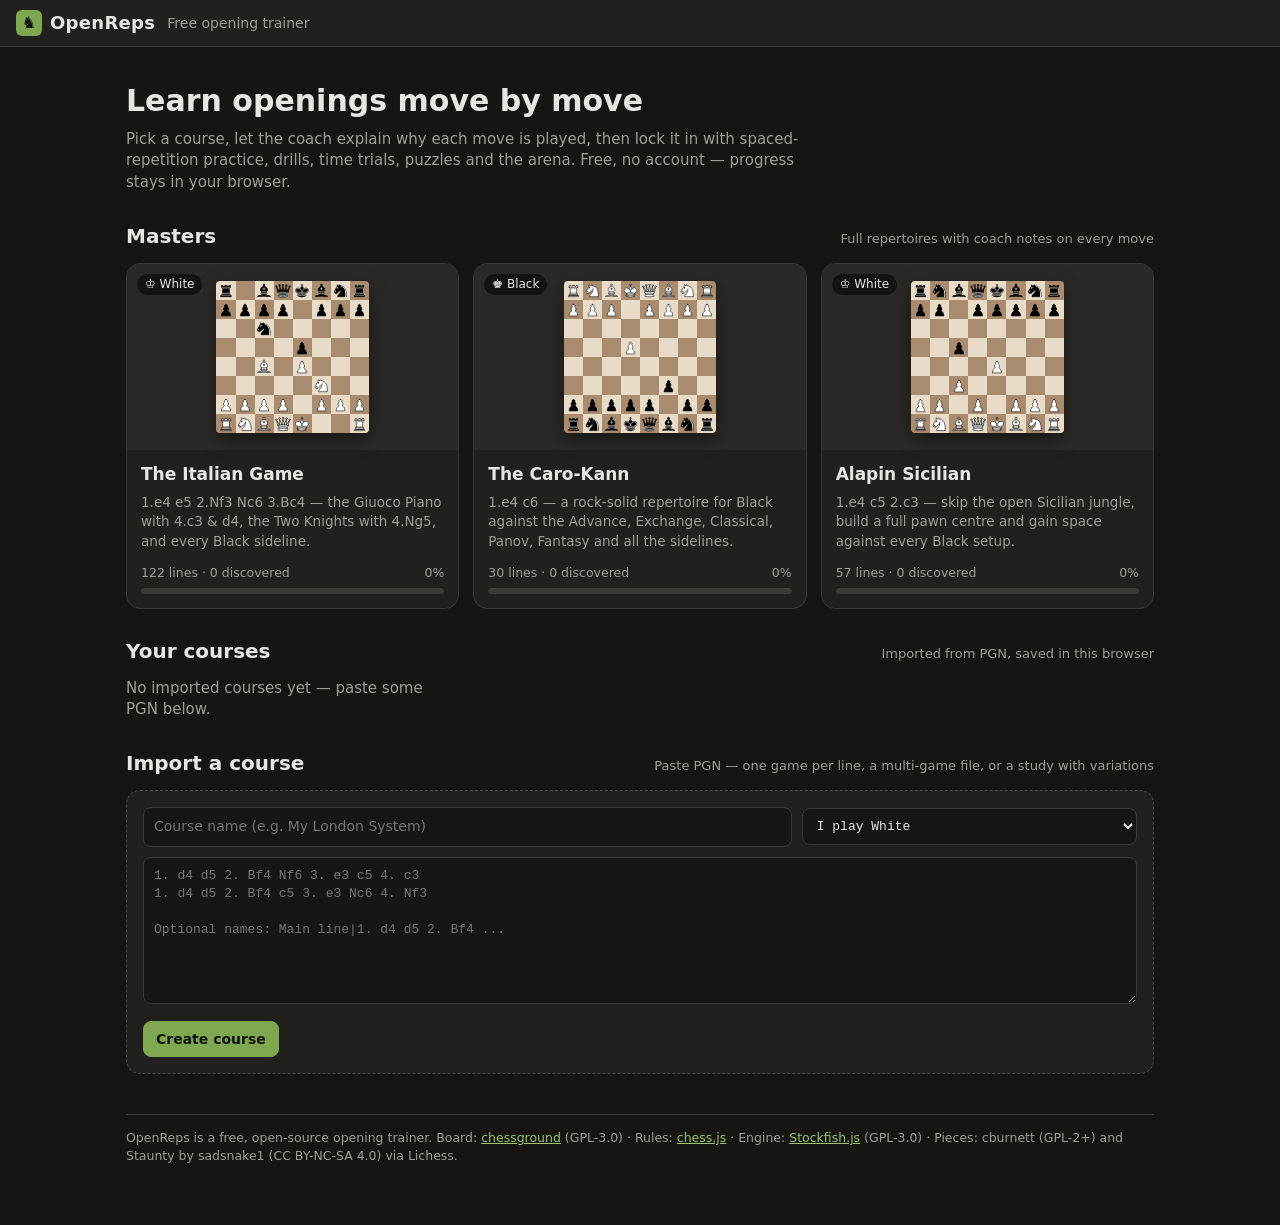
==== index.html @ 6690a300 "Add OpenReps: free opening trainer with Italian, Caro-Kann and Alapin courses Static GitHub Pages si" ====
<!doctype html>
<html lang="en">
<head>
  <meta charset="utf-8">
  <meta name="viewport" content="width=device-width, initial-scale=1">
  <title>OpenReps Opening Trainer</title>
  <meta name="description" content="Free chess opening trainer with coach notes: learn, practice with spaced repetition, drill, time trials, puzzles and arena.">
  <link rel="icon" href="data:image/svg+xml,<svg xmlns='http://www.w3.org/2000/svg' viewBox='0 0 100 100'><text y='.9em' font-size='90'>♞</text></svg>">
  <link rel="stylesheet" href="css/style.css">
</head>
<body>
  <header class="topbar">
    <a class="brand" href="./"><span class="logo">♞</span>OpenReps</a>
    <div class="title">Free opening trainer</div>
  </header>
  <main class="home">
    <section class="hero">
      <h1>Learn openings move by move</h1>
      <p>Pick a course, let the coach explain why each move is played, then lock it in with spaced-repetition practice, drills, time trials, puzzles and the arena. Free, no account — progress stays in your browser.</p>
    </section>

    <div class="section-h"><h2>Masters</h2><span>Full repertoires with coach notes on every move</span></div>
    <div class="grid" id="masters"></div>

    <div class="section-h"><h2>Your courses</h2><span>Imported from PGN, saved in this browser</span></div>
    <div class="grid" id="custom"></div>

    <div class="section-h"><h2>Import a course</h2><span>Paste PGN — one game per line, a multi-game file, or a study with variations</span></div>
    <div class="import-box">
      <div class="row" style="margin-bottom:10px">
        <input type="text" id="imp-title" placeholder="Course name (e.g. My London System)" style="flex:2;min-width:200px">
        <select id="imp-color" style="flex:1;min-width:140px"><option value="white">I play White</option><option value="black">I play Black</option></select>
      </div>
      <textarea id="imp-pgn" rows="7" placeholder="1. d4 d5 2. Bf4 Nf6 3. e3 c5 4. c3&#10;1. d4 d5 2. Bf4 c5 3. e3 Nc6 4. Nf3&#10;&#10;Optional names: Main line|1. d4 d5 2. Bf4 ..."></textarea>
      <div class="row" style="margin-top:10px">
        <button class="btn primary" id="imp-go">Create course</button>
        <span id="imp-msg" style="color:var(--muted);font-size:13px"></span>
      </div>
    </div>

    <div class="footer">
      OpenReps is a free, open-source opening trainer. Board: <a href="https://github.com/lichess-org/chessground">chessground</a> (GPL-3.0) · Rules: <a href="https://github.com/jhlywa/chess.js">chess.js</a> · Engine: <a href="https://github.com/nmrugg/stockfish.js">Stockfish.js</a> (GPL-3.0) · Pieces: cburnett (GPL-2+) and Staunty by sadsnake1 (CC BY-NC-SA 4.0) via Lichess.
    </div>
  </main>
  <script type="module" src="js/home.js"></script>
</body>
</html>
---- css/style.css ----
:root {
  --bg: #161512;
  --panel: #21201d;
  --panel-2: #2b2a26;
  --line: #3a3934;
  --text: #e8e6e1;
  --muted: #a09d95;
  --accent: #7fa650;
  --accent-2: #9cc46a;
  --bad: #d4574c;
  --warn: #e0a83a;
  --info: #5b9bd5;
  --radius: 10px;
  --coach-size: 15px;
  --light-sq: #e8dcc8;
  --dark-sq: #a98b6f;
}
* { box-sizing: border-box; }
html, body { margin: 0; background: var(--bg); color: var(--text); font: 15px/1.45 system-ui, -apple-system, "Segoe UI", Roboto, sans-serif; }
a { color: var(--accent-2); }
button { font: inherit; color: inherit; }
.hidden { display: none !important; }

/* ---------- top bar ---------- */
.topbar { display: flex; align-items: center; gap: 12px; padding: 10px 16px; border-bottom: 1px solid var(--line); background: var(--panel); position: sticky; top: 0; z-index: 20; }
.brand { font-weight: 800; letter-spacing: .3px; text-decoration: none; color: var(--text); font-size: 18px; display: flex; align-items: center; gap: 8px; }
.brand .logo { width: 26px; height: 26px; border-radius: 6px; background: var(--accent); display: grid; place-items: center; color: #10130c; font-size: 16px; }
.topbar .title { color: var(--muted); font-size: 14px; white-space: nowrap; overflow: hidden; text-overflow: ellipsis; flex: 1; }
.topbar .actions { display: flex; gap: 6px; }
.btn { background: var(--panel-2); border: 1px solid var(--line); border-radius: 8px; padding: 7px 12px; cursor: pointer; display: inline-flex; align-items: center; gap: 6px; font-size: 14px; }
.btn:hover { border-color: #55534c; background: #33322d; }
.btn.primary { background: var(--accent); border-color: var(--accent); color: #11140c; font-weight: 650; }
.btn.primary:hover { background: var(--accent-2); }
.btn.danger { color: #ffb4ad; border-color: #5a2f2b; }
.btn.small { padding: 4px 9px; font-size: 13px; }

/* ---------- home ---------- */
.home { max-width: 1060px; margin: 0 auto; padding: 24px 16px 60px; }
.hero h1 { font-size: 30px; margin: 8px 0 6px; }
.hero p { color: var(--muted); max-width: 680px; margin: 0 0 18px; }
.section-h { display: flex; align-items: baseline; justify-content: space-between; margin: 28px 0 12px; }
.section-h h2 { font-size: 20px; margin: 0; }
.section-h span { color: var(--muted); font-size: 13px; }
.grid { display: grid; grid-template-columns: repeat(auto-fill, minmax(290px, 1fr)); gap: 14px; }
.card { background: var(--panel); border: 1px solid var(--line); border-radius: 14px; overflow: hidden; display: flex; flex-direction: column; text-decoration: none; color: var(--text); transition: transform .12s, border-color .12s; }
.card:hover { transform: translateY(-2px); border-color: #5b5950; }
.card .thumb { aspect-ratio: 16/9; display: grid; place-items: center; background: #2a2925; position: relative; }
.card .thumb .mini { width: 46%; aspect-ratio: 1; }
.card .thumb .side { position: absolute; top: 10px; left: 10px; font-size: 12px; padding: 2px 8px; border-radius: 99px; background: #0008; }
.card .body { padding: 12px 14px 14px; display: flex; flex-direction: column; gap: 6px; flex: 1; }
.card h3 { margin: 0; font-size: 17px; }
.card p { margin: 0; color: var(--muted); font-size: 13.5px; }
.card .meta { display: flex; justify-content: space-between; font-size: 12.5px; color: var(--muted); margin-top: auto; padding-top: 6px; }
.bar { height: 6px; border-radius: 99px; background: #3a3934; overflow: hidden; }
.bar > i { display: block; height: 100%; background: var(--accent); }
.mini-board { display: grid; grid-template-columns: repeat(8, 1fr); width: 100%; height: 100%; border-radius: 4px; overflow: hidden; box-shadow: 0 6px 18px #0007; }
.mini-board div { aspect-ratio: 1; display: grid; place-items: center; }
.mini-board div img { width: 92%; height: 92%; }
.import-box { background: var(--panel); border: 1px dashed #4a4943; border-radius: 14px; padding: 16px; }
textarea, input[type=text], select { width: 100%; background: #171613; border: 1px solid var(--line); color: var(--text); border-radius: 8px; padding: 9px 10px; font: 13px/1.4 ui-monospace, SFMono-Regular, Menlo, monospace; }
input[type=text] { font-family: inherit; font-size: 14px; }
.row { display: flex; gap: 10px; flex-wrap: wrap; align-items: center; }
.footer { color: var(--muted); font-size: 12.5px; margin-top: 40px; border-top: 1px solid var(--line); padding-top: 14px; }

/* ---------- trainer layout ---------- */
.trainer { display: grid; grid-template-columns: minmax(0, auto) minmax(320px, 420px); gap: 18px; padding: 16px; max-width: 1280px; margin: 0 auto; align-items: start; justify-content: center; }
.board-col { display: flex; gap: 8px; }
.board-wrap { width: min(calc(100vh - 120px), calc(100vw - 480px)); min-width: 280px; aspect-ratio: 1; position: relative; }
.board-wrap .cg-wrap { width: 100%; height: 100%; }
.evalbar { width: 16px; border-radius: 4px; overflow: hidden; background: #3a3934; position: relative; flex: none; }
.evalbar .white { position: absolute; left: 0; right: 0; bottom: 0; background: #f2f0ea; transition: height .35s; height: 50%; }
.evalbar.flipped .white { bottom: auto; top: 0; }
.evalbar .num { position: absolute; left: 0; right: 0; font-size: 9px; text-align: center; color: #555; bottom: 2px; font-weight: 700; }
.evalbar.flipped .num { bottom: auto; top: 2px; }

.panel { background: var(--panel); border: 1px solid var(--line); border-radius: 14px; display: flex; flex-direction: column; min-height: 0; max-height: calc(100vh - 100px); overflow: hidden; }
.modes { display: grid; grid-template-columns: repeat(6, 1fr); border-bottom: 1px solid var(--line); }
.mode { background: none; border: 0; border-right: 1px solid var(--line); padding: 9px 2px 8px; cursor: pointer; display: flex; flex-direction: column; align-items: center; gap: 2px; color: var(--muted); }
.mode:last-child { border-right: 0; }
.mode .ic { font-size: 17px; line-height: 1; }
.mode .lbl { font-size: 11.5px; font-weight: 600; }
.mode .val { font-size: 11px; color: #8b887f; }
.mode.active { color: var(--text); background: var(--panel-2); box-shadow: inset 0 -2px 0 var(--accent); }
.mode.active .val { color: var(--accent-2); }
.panel-body { padding: 14px 16px; display: flex; flex-direction: column; gap: 12px; overflow-y: auto; flex: 1; }
.course-h { display: flex; align-items: center; justify-content: space-between; gap: 8px; }
.course-h h2 { margin: 0; font-size: 18px; }
.course-h .sub { color: var(--muted); font-size: 12.5px; }
.line-name { font-size: 13px; color: var(--muted); }
.coach { background: var(--panel-2); border: 1px solid var(--line); border-radius: 12px; padding: 12px 14px; font-size: var(--coach-size); position: relative; }
.coach .who { font-size: 11.5px; color: var(--muted); text-transform: uppercase; letter-spacing: .6px; margin-bottom: 4px; display: flex; gap: 6px; align-items: center; }
.coach .who .dot { width: 8px; height: 8px; border-radius: 50%; background: var(--accent); }
.coach .text p { margin: 0 0 8px; }
.coach .text p:last-child { margin: 0; }
.coach .move-ref { font-weight: 700; color: var(--accent-2); }
.prompt { font-size: 16px; font-weight: 650; display: flex; align-items: center; gap: 8px; min-height: 26px; }
.prompt.good { color: var(--accent-2); }
.prompt.bad { color: #ff9b91; }
.prompt.info { color: #9fc6ee; }
.status-line { display: flex; gap: 8px; align-items: center; justify-content: space-between; flex-wrap: wrap; }
.chip { font-size: 12px; padding: 3px 9px; border-radius: 99px; background: #33322d; color: var(--muted); }
.chip.green { background: #2f3f22; color: #b8db8f; }
.chip.red { background: #4a2724; color: #ffb4ad; }
.chip.blue { background: #23344a; color: #a9cdf2; }
.moves { font: 13.5px/1.7 ui-monospace, SFMono-Regular, Menlo, monospace; background: #1a1916; border: 1px solid var(--line); border-radius: 10px; padding: 8px 10px; max-height: 170px; overflow-y: auto; }
.moves .n { color: #77746c; margin-right: 3px; }
.moves .m { padding: 1px 4px; border-radius: 4px; cursor: pointer; margin-right: 2px; }
.moves .m:hover { background: #33322d; }
.moves .m.cur { background: var(--accent); color: #11140c; }
.moves .m.mine { font-weight: 700; }
.toolbar { display: flex; gap: 6px; flex-wrap: wrap; }
.toolbar .grow { flex: 1; }
.timer { font: 700 28px ui-monospace, monospace; }
.panel-foot { border-top: 1px solid var(--line); display: grid; grid-template-columns: repeat(3, 1fr); }
.panel-foot button { background: none; border: 0; border-right: 1px solid var(--line); padding: 11px; cursor: pointer; color: var(--muted); font-size: 13.5px; }
.panel-foot button:last-child { border-right: 0; }
.panel-foot button:hover { color: var(--text); background: var(--panel-2); }

/* ---------- modals ---------- */
.modal-back { position: fixed; inset: 0; background: #000a; z-index: 50; display: grid; place-items: center; padding: 16px; }
.modal { background: var(--panel); border: 1px solid var(--line); border-radius: 16px; width: min(640px, 100%); max-height: calc(100vh - 32px); display: flex; flex-direction: column; overflow: hidden; }
.modal header { display: flex; justify-content: space-between; align-items: center; padding: 14px 18px; border-bottom: 1px solid var(--line); }
.modal header h3 { margin: 0; font-size: 18px; }
.modal .x { background: none; border: 0; font-size: 22px; cursor: pointer; color: var(--muted); }
.modal .content { padding: 6px 18px 18px; overflow-y: auto; }
.set-group { padding: 12px 0; border-bottom: 1px solid var(--line); }
.set-group:last-child { border-bottom: 0; }
.set-group h4 { margin: 4px 0 2px; font-size: 13px; text-transform: uppercase; letter-spacing: .6px; color: var(--muted); display: flex; justify-content: space-between; }
.set-group h4 small { text-transform: none; letter-spacing: 0; font-weight: 400; }
.set-item { padding: 10px 0 4px; }
.set-item .label { font-weight: 650; margin-bottom: 6px; display: flex; justify-content: space-between; align-items: center; gap: 10px; }
.set-item .desc { color: var(--muted); font-size: 13px; margin-top: 6px; }
.seg { display: flex; background: #171613; border: 1px solid var(--line); border-radius: 9px; padding: 3px; gap: 3px; flex-wrap: wrap; }
.seg button { flex: 1; background: none; border: 0; padding: 7px 8px; border-radius: 7px; cursor: pointer; color: var(--muted); font-size: 13.5px; min-width: 64px; }
.seg button.on { background: var(--panel-2); color: var(--text); box-shadow: 0 0 0 1px #55534c; }
.swatches { display: flex; gap: 8px; flex-wrap: wrap; }
.swatch { border: 2px solid transparent; border-radius: 9px; padding: 3px; cursor: pointer; background: none; display: flex; flex-direction: column; align-items: center; gap: 3px; font-size: 11.5px; color: var(--muted); }
.swatch.on { border-color: var(--accent); color: var(--text); }
.swatch .sq { width: 44px; height: 44px; border-radius: 5px; overflow: hidden; display: grid; grid-template-columns: 1fr 1fr; }
.swatch .sq img { width: 44px; height: 44px; }
.toggle { position: relative; width: 42px; height: 24px; flex: none; }
.toggle input { opacity: 0; width: 0; height: 0; }
.toggle span { position: absolute; inset: 0; background: #44433d; border-radius: 99px; cursor: pointer; transition: .15s; }
.toggle span::before { content: ""; position: absolute; width: 18px; height: 18px; left: 3px; top: 3px; background: #ddd; border-radius: 50%; transition: .15s; }
.toggle input:checked + span { background: var(--accent); }
.toggle input:checked + span::before { transform: translateX(18px); background: #fff; }
.depth-opt { display: flex; gap: 10px; align-items: center; padding: 9px 10px; border: 1px solid var(--line); border-radius: 10px; margin-top: 6px; cursor: pointer; }
.depth-opt.on { border-color: var(--accent); background: #26301d; }
.depth-opt .r { width: 16px; height: 16px; border-radius: 50%; border: 2px solid #77746c; flex: none; }
.depth-opt.on .r { border: 5px solid var(--accent); }
.depth-opt b { display: block; }
.depth-opt small { color: var(--muted); }
.line-list { display: flex; flex-direction: column; gap: 6px; margin-top: 10px; }
.line-item { display: flex; gap: 10px; padding: 9px 10px; border: 1px solid var(--line); border-radius: 10px; cursor: pointer; background: #1d1c19; text-align: left; width: 100%; }
.line-item:hover { border-color: #5b5950; }
.line-item.cur { border-color: var(--accent); }
.line-item.locked { opacity: .55; }
.line-item .num { font-weight: 800; color: var(--muted); width: 28px; flex: none; text-align: right; }
.line-item .info { flex: 1; min-width: 0; }
.line-item .nm { font-weight: 650; font-size: 14px; display: flex; gap: 6px; align-items: center; flex-wrap: wrap; }
.line-item .pgn { font: 12px/1.5 ui-monospace, monospace; color: var(--muted); margin-top: 3px; word-break: break-word; }
.filter-row { display: flex; gap: 8px; align-items: center; flex-wrap: wrap; position: sticky; top: 0; background: var(--panel); padding: 10px 0 6px; z-index: 2; }
.filter-row input[type=text] { flex: 1; min-width: 140px; }
.help h4 { margin: 14px 0 4px; }
.help p, .help li { color: #cfccc5; font-size: 14px; }
.help kbd { background: #33322d; border: 1px solid #4a4943; border-bottom-width: 2px; padding: 0 5px; border-radius: 4px; font-size: 12px; }

.toast { position: fixed; bottom: 20px; left: 50%; transform: translateX(-50%); background: #33322d; border: 1px solid #55534c; padding: 10px 16px; border-radius: 10px; z-index: 60; box-shadow: 0 8px 24px #0008; }
#confetti { position: fixed; inset: 0; pointer-events: none; z-index: 70; }

/* ---------- chessground board & pieces ---------- */
cg-board { background: conic-gradient(var(--dark-sq) 0 25%, var(--light-sq) 0 50%, var(--dark-sq) 0 75%, var(--light-sq) 0) 0 0 / 25% 25%; border-radius: 4px; }
.cg-wrap coords coord { color: var(--dark-sq) !important; text-shadow: none !important; font-weight: 700; font-size: 11px; }
.cg-wrap coords coord:nth-child(odd) { color: var(--light-sq) !important; }
.orientation-black .cg-wrap coords coord:nth-child(odd) { color: var(--dark-sq) !important; }
.orientation-black .cg-wrap coords coord:nth-child(even) { color: var(--light-sq) !important; }
cg-board square.last-move { background-color: rgba(155, 199, 0, .41); }
cg-board square.move-dest { background: radial-gradient(rgba(20, 85, 30, .5) 19%, rgba(0, 0, 0, 0) 20%); }
cg-board square.oc.move-dest { background: radial-gradient(transparent 0%, transparent 79%, rgba(20, 85, 0, .3) 80%); }
cg-board square.selected { background-color: rgba(20, 85, 30, .5); }
cg-board square.check { background: radial-gradient(ellipse at center, rgba(255, 0, 0, 1) 0%, rgba(231, 0, 0, 1) 25%, rgba(169, 0, 0, 0) 89%, rgba(158, 0, 0, 0) 100%); }
cg-board square.wrong { background-color: rgba(212, 87, 76, .55); }

@media (max-width: 900px) {
  .trainer { grid-template-columns: 1fr; padding: 10px 16px 24px; gap: 12px; }
  .board-wrap { width: min(calc(100vw - 56px), 70vh); }
  .board-col { justify-content: center; }
  .panel { max-height: none; }
  .topbar .title { display: none; }
}
@media (max-width: 480px) {
  .mode .lbl { font-size: 10.5px; }
  .mode .val { font-size: 10px; }
  .topbar .actions .btn span { display: none; }
}
.cg-wrap coords.files { left: 0; bottom: 0; text-transform: lowercase; }
.cg-wrap coords coord { flex: 1 1 0; }
.cg-wrap coords.files coord { text-align: right; padding-right: 4px; }
.cg-wrap coords.ranks { left: 3px; top: 2px; }
.cg-wrap coords.ranks coord { transform: none; }
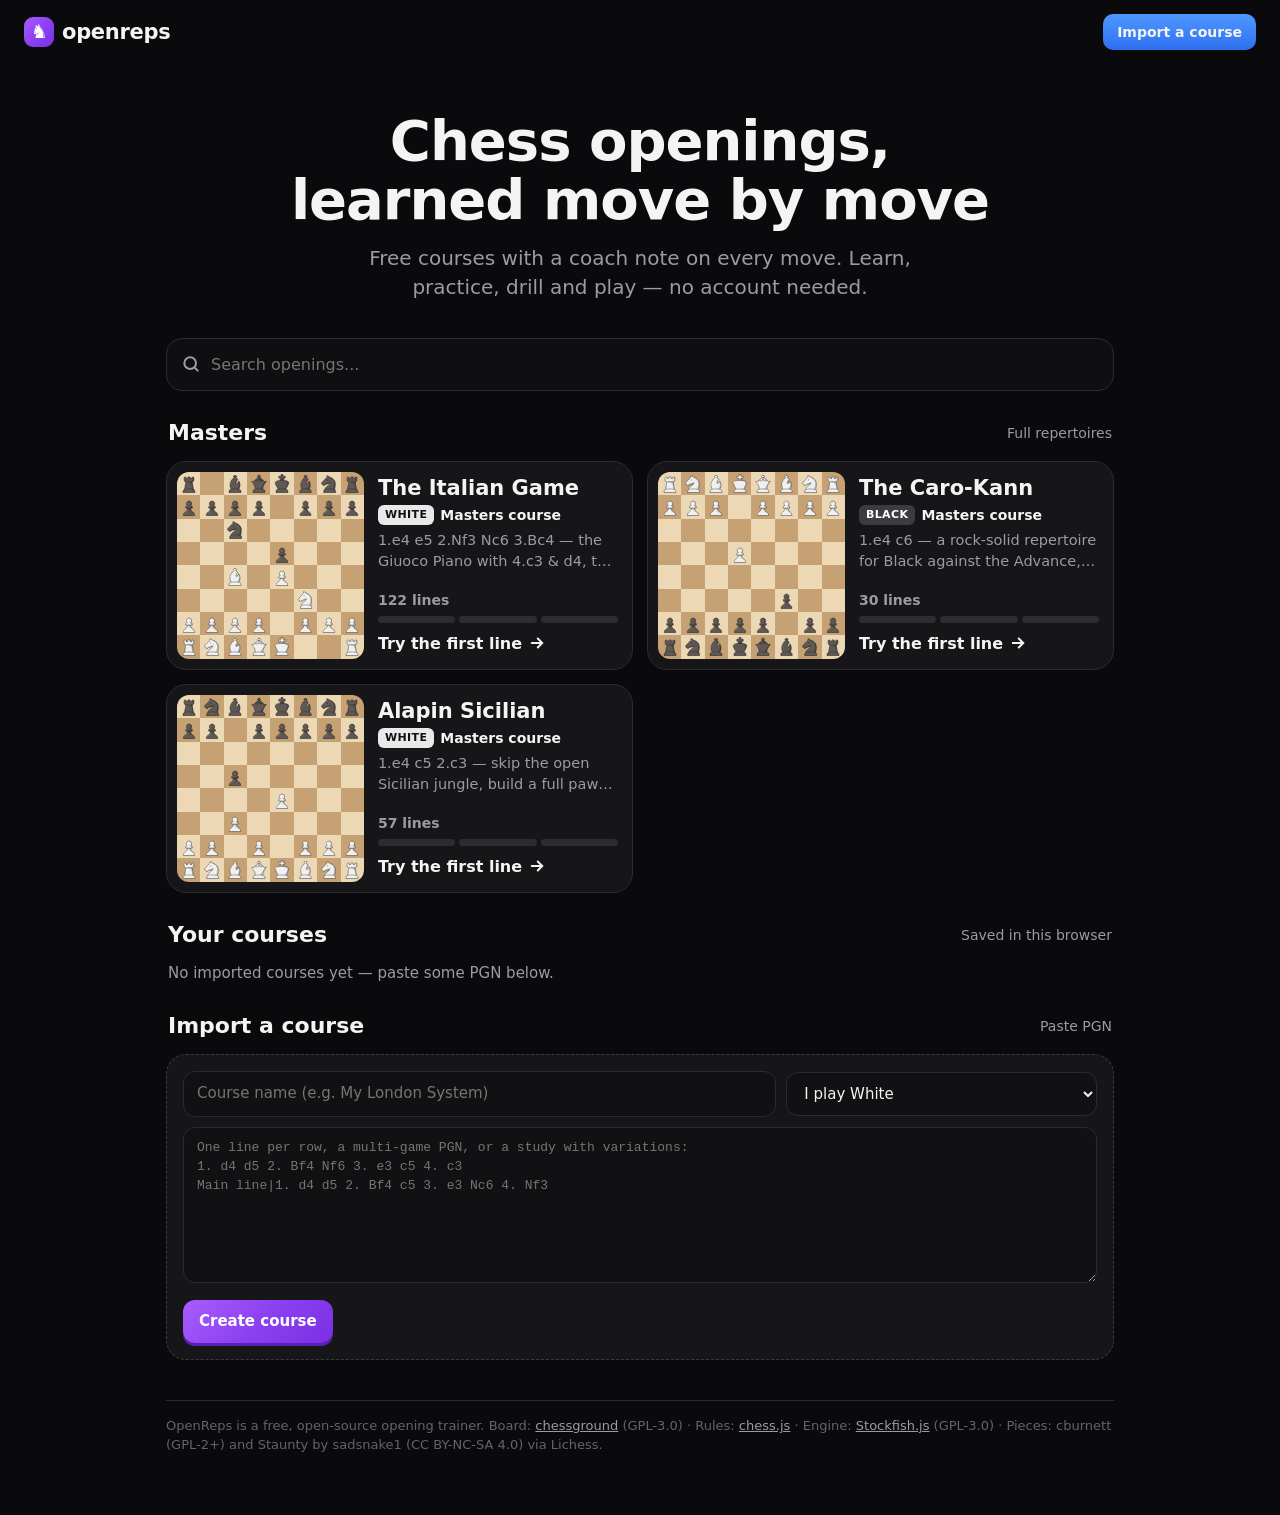
==== commit 980ff2b7: "Restyle trainer and home after the Chessreps layout, haptics instead of sound Phone-first trainer: m" ====
--- a/index.html
+++ b/index.html
@@ -2,39 +2,48 @@
 <html lang="en">
 <head>
   <meta charset="utf-8">
-  <meta name="viewport" content="width=device-width, initial-scale=1">
+  <meta name="viewport" content="width=device-width, initial-scale=1, viewport-fit=cover">
+  <meta name="theme-color" content="#0a0a0c">
   <title>OpenReps Opening Trainer</title>
   <meta name="description" content="Free chess opening trainer with coach notes: learn, practice with spaced repetition, drill, time trials, puzzles and arena.">
   <link rel="icon" href="data:image/svg+xml,<svg xmlns='http://www.w3.org/2000/svg' viewBox='0 0 100 100'><text y='.9em' font-size='90'>♞</text></svg>">
   <link rel="stylesheet" href="css/style.css">
 </head>
 <body>
-  <header class="topbar">
-    <a class="brand" href="./"><span class="logo">♞</span>OpenReps</a>
-    <div class="title">Free opening trainer</div>
+  <header class="site-head">
+    <a class="brand" href="./"><span class="logo">♞</span>openreps</a>
+    <span style="flex:1"></span>
+    <a class="pill-btn blue" href="#import">Import a course</a>
   </header>
   <main class="home">
     <section class="hero">
-      <h1>Learn openings move by move</h1>
-      <p>Pick a course, let the coach explain why each move is played, then lock it in with spaced-repetition practice, drills, time trials, puzzles and the arena. Free, no account — progress stays in your browser.</p>
+      <h1>Chess openings,<br>learned move by move</h1>
+      <p>Free courses with a coach note on every move. Learn, practice, drill and play — no account needed.</p>
     </section>
 
-    <div class="section-h"><h2>Masters</h2><span>Full repertoires with coach notes on every move</span></div>
-    <div class="grid" id="masters"></div>
+    <div class="search-row">
+      <label class="search">
+        <svg width="20" height="20" viewBox="0 0 24 24" fill="none" stroke="#9b9ba4" stroke-width="2.4" stroke-linecap="round"><circle cx="11" cy="11" r="7"/><path d="m20 20-3.5-3.5"/></svg>
+        <input type="text" id="q" placeholder="Search openings..." autocomplete="off">
+      </label>
+    </div>
 
-    <div class="section-h"><h2>Your courses</h2><span>Imported from PGN, saved in this browser</span></div>
-    <div class="grid" id="custom"></div>
+    <div class="sec-h"><h2>Masters</h2><span>Full repertoires</span></div>
+    <div class="courses" id="masters"></div>
 
-    <div class="section-h"><h2>Import a course</h2><span>Paste PGN — one game per line, a multi-game file, or a study with variations</span></div>
+    <div class="sec-h"><h2>Your courses</h2><span>Saved in this browser</span></div>
+    <div class="courses" id="custom"></div>
+
+    <div class="sec-h" id="import"><h2>Import a course</h2><span>Paste PGN</span></div>
     <div class="import-box">
       <div class="row" style="margin-bottom:10px">
         <input type="text" id="imp-title" placeholder="Course name (e.g. My London System)" style="flex:2;min-width:200px">
         <select id="imp-color" style="flex:1;min-width:140px"><option value="white">I play White</option><option value="black">I play Black</option></select>
       </div>
-      <textarea id="imp-pgn" rows="7" placeholder="1. d4 d5 2. Bf4 Nf6 3. e3 c5 4. c3&#10;1. d4 d5 2. Bf4 c5 3. e3 Nc6 4. Nf3&#10;&#10;Optional names: Main line|1. d4 d5 2. Bf4 ..."></textarea>
+      <textarea id="imp-pgn" rows="7" placeholder="One line per row, a multi-game PGN, or a study with variations:&#10;1. d4 d5 2. Bf4 Nf6 3. e3 c5 4. c3&#10;Main line|1. d4 d5 2. Bf4 c5 3. e3 Nc6 4. Nf3"></textarea>
       <div class="row" style="margin-top:10px">
         <button class="btn primary" id="imp-go">Create course</button>
-        <span id="imp-msg" style="color:var(--muted);font-size:13px"></span>
+        <span id="imp-msg" style="color:var(--muted);font-size:14px"></span>
       </div>
     </div>
 
--- a/css/style.css
+++ b/css/style.css
@@ -1,200 +1,319 @@
 :root {
-  --bg: #161512;
-  --panel: #21201d;
-  --panel-2: #2b2a26;
-  --line: #3a3934;
-  --text: #e8e6e1;
-  --muted: #a09d95;
-  --accent: #7fa650;
-  --accent-2: #9cc46a;
-  --bad: #d4574c;
-  --warn: #e0a83a;
-  --info: #5b9bd5;
-  --radius: 10px;
-  --coach-size: 15px;
-  --light-sq: #e8dcc8;
-  --dark-sq: #a98b6f;
-}
-* { box-sizing: border-box; }
-html, body { margin: 0; background: var(--bg); color: var(--text); font: 15px/1.45 system-ui, -apple-system, "Segoe UI", Roboto, sans-serif; }
-a { color: var(--accent-2); }
-button { font: inherit; color: inherit; }
+  --bg: #0a0a0c;
+  --panel: #161619;
+  --panel-2: #1f1f23;
+  --panel-3: #2a2a2f;
+  --line: #2b2b31;
+  --text: #f4f4f5;
+  --muted: #9b9ba4;
+  --dim: #63636c;
+  --accent: #9a4dff;
+  --accent-grad: linear-gradient(135deg, #a95cff 0%, #8a3ff0 55%, #7b2fe3 100%);
+  --good: #3ecf6e;
+  --bad: #ff5a52;
+  --gold: #f7b51c;
+  --blue: #3d8bff;
+  --coach-size: 16px;
+  --light-sq: #ecd8b4;
+  --dark-sq: #c6a174;
+  --radius: 16px;
+  --safe-b: env(safe-area-inset-bottom, 0px);
+}
+* { box-sizing: border-box; -webkit-tap-highlight-color: transparent; }
+html, body { margin: 0; background: var(--bg); color: var(--text); font: 15px/1.45 "Nunito", ui-rounded, "SF Pro Rounded", system-ui, -apple-system, "Segoe UI", Roboto, sans-serif; }
+a { color: inherit; }
+button { font: inherit; color: inherit; background: none; border: 0; cursor: pointer; padding: 0; }
 .hidden { display: none !important; }
-
-/* ---------- top bar ---------- */
-.topbar { display: flex; align-items: center; gap: 12px; padding: 10px 16px; border-bottom: 1px solid var(--line); background: var(--panel); position: sticky; top: 0; z-index: 20; }
-.brand { font-weight: 800; letter-spacing: .3px; text-decoration: none; color: var(--text); font-size: 18px; display: flex; align-items: center; gap: 8px; }
-.brand .logo { width: 26px; height: 26px; border-radius: 6px; background: var(--accent); display: grid; place-items: center; color: #10130c; font-size: 16px; }
-.topbar .title { color: var(--muted); font-size: 14px; white-space: nowrap; overflow: hidden; text-overflow: ellipsis; flex: 1; }
-.topbar .actions { display: flex; gap: 6px; }
-.btn { background: var(--panel-2); border: 1px solid var(--line); border-radius: 8px; padding: 7px 12px; cursor: pointer; display: inline-flex; align-items: center; gap: 6px; font-size: 14px; }
-.btn:hover { border-color: #55534c; background: #33322d; }
-.btn.primary { background: var(--accent); border-color: var(--accent); color: #11140c; font-weight: 650; }
-.btn.primary:hover { background: var(--accent-2); }
-.btn.danger { color: #ffb4ad; border-color: #5a2f2b; }
-.btn.small { padding: 4px 9px; font-size: 13px; }
-
-/* ---------- home ---------- */
-.home { max-width: 1060px; margin: 0 auto; padding: 24px 16px 60px; }
-.hero h1 { font-size: 30px; margin: 8px 0 6px; }
-.hero p { color: var(--muted); max-width: 680px; margin: 0 0 18px; }
-.section-h { display: flex; align-items: baseline; justify-content: space-between; margin: 28px 0 12px; }
-.section-h h2 { font-size: 20px; margin: 0; }
-.section-h span { color: var(--muted); font-size: 13px; }
-.grid { display: grid; grid-template-columns: repeat(auto-fill, minmax(290px, 1fr)); gap: 14px; }
-.card { background: var(--panel); border: 1px solid var(--line); border-radius: 14px; overflow: hidden; display: flex; flex-direction: column; text-decoration: none; color: var(--text); transition: transform .12s, border-color .12s; }
-.card:hover { transform: translateY(-2px); border-color: #5b5950; }
-.card .thumb { aspect-ratio: 16/9; display: grid; place-items: center; background: #2a2925; position: relative; }
-.card .thumb .mini { width: 46%; aspect-ratio: 1; }
-.card .thumb .side { position: absolute; top: 10px; left: 10px; font-size: 12px; padding: 2px 8px; border-radius: 99px; background: #0008; }
-.card .body { padding: 12px 14px 14px; display: flex; flex-direction: column; gap: 6px; flex: 1; }
-.card h3 { margin: 0; font-size: 17px; }
-.card p { margin: 0; color: var(--muted); font-size: 13.5px; }
-.card .meta { display: flex; justify-content: space-between; font-size: 12.5px; color: var(--muted); margin-top: auto; padding-top: 6px; }
-.bar { height: 6px; border-radius: 99px; background: #3a3934; overflow: hidden; }
-.bar > i { display: block; height: 100%; background: var(--accent); }
-.mini-board { display: grid; grid-template-columns: repeat(8, 1fr); width: 100%; height: 100%; border-radius: 4px; overflow: hidden; box-shadow: 0 6px 18px #0007; }
-.mini-board div { aspect-ratio: 1; display: grid; place-items: center; }
-.mini-board div img { width: 92%; height: 92%; }
-.import-box { background: var(--panel); border: 1px dashed #4a4943; border-radius: 14px; padding: 16px; }
-textarea, input[type=text], select { width: 100%; background: #171613; border: 1px solid var(--line); color: var(--text); border-radius: 8px; padding: 9px 10px; font: 13px/1.4 ui-monospace, SFMono-Regular, Menlo, monospace; }
-input[type=text] { font-family: inherit; font-size: 14px; }
-.row { display: flex; gap: 10px; flex-wrap: wrap; align-items: center; }
-.footer { color: var(--muted); font-size: 12.5px; margin-top: 40px; border-top: 1px solid var(--line); padding-top: 14px; }
-
-/* ---------- trainer layout ---------- */
-.trainer { display: grid; grid-template-columns: minmax(0, auto) minmax(320px, 420px); gap: 18px; padding: 16px; max-width: 1280px; margin: 0 auto; align-items: start; justify-content: center; }
-.board-col { display: flex; gap: 8px; }
-.board-wrap { width: min(calc(100vh - 120px), calc(100vw - 480px)); min-width: 280px; aspect-ratio: 1; position: relative; }
+svg { display: block; flex: none; }
+
+/* ---------- site header ---------- */
+.site-head { display: flex; align-items: center; gap: 16px; padding: 14px 24px; }
+.brand { display: flex; align-items: center; gap: 8px; font-weight: 900; font-size: 21px; letter-spacing: -.3px; text-decoration: none; }
+.brand .logo { width: 30px; height: 30px; border-radius: 9px; background: var(--accent-grad); display: grid; place-items: center; font-size: 19px; color: #fff; }
+.pill-btn { background: var(--panel-3); border-radius: 10px; padding: 8px 14px; font-weight: 700; font-size: 14px; text-decoration: none; white-space: nowrap; }
+.pill-btn.blue { background: linear-gradient(180deg, #4e98ff, #2f6ff0); }
+.head-progress { flex: 1; display: flex; justify-content: center; }
+.head-progress .pbar { width: min(900px, 100%); }
+.pbar { height: 16px; border-radius: 99px; background: #26262b; overflow: hidden; flex: 1; }
+.pbar i { display: block; height: 100%; width: 0; background: var(--accent-grad); border-radius: 99px; transition: width .35s cubic-bezier(.3, .8, .3, 1); }
+
+/* ---------- trainer: desktop ---------- */
+.tr { display: grid; grid-template-columns: auto 400px; gap: 18px; justify-content: center; align-items: start; padding: 8px 24px 24px; }
+.tr-board { display: flex; gap: 8px; }
+.board-wrap { width: min(calc(100vh - 110px), calc(100vw - 500px)); min-width: 300px; aspect-ratio: 1; }
 .board-wrap .cg-wrap { width: 100%; height: 100%; }
-.evalbar { width: 16px; border-radius: 4px; overflow: hidden; background: #3a3934; position: relative; flex: none; }
-.evalbar .white { position: absolute; left: 0; right: 0; bottom: 0; background: #f2f0ea; transition: height .35s; height: 50%; }
-.evalbar.flipped .white { bottom: auto; top: 0; }
-.evalbar .num { position: absolute; left: 0; right: 0; font-size: 9px; text-align: center; color: #555; bottom: 2px; font-weight: 700; }
-.evalbar.flipped .num { bottom: auto; top: 2px; }
-
-.panel { background: var(--panel); border: 1px solid var(--line); border-radius: 14px; display: flex; flex-direction: column; min-height: 0; max-height: calc(100vh - 100px); overflow: hidden; }
-.modes { display: grid; grid-template-columns: repeat(6, 1fr); border-bottom: 1px solid var(--line); }
-.mode { background: none; border: 0; border-right: 1px solid var(--line); padding: 9px 2px 8px; cursor: pointer; display: flex; flex-direction: column; align-items: center; gap: 2px; color: var(--muted); }
-.mode:last-child { border-right: 0; }
-.mode .ic { font-size: 17px; line-height: 1; }
-.mode .lbl { font-size: 11.5px; font-weight: 600; }
-.mode .val { font-size: 11px; color: #8b887f; }
-.mode.active { color: var(--text); background: var(--panel-2); box-shadow: inset 0 -2px 0 var(--accent); }
-.mode.active .val { color: var(--accent-2); }
-.panel-body { padding: 14px 16px; display: flex; flex-direction: column; gap: 12px; overflow-y: auto; flex: 1; }
-.course-h { display: flex; align-items: center; justify-content: space-between; gap: 8px; }
-.course-h h2 { margin: 0; font-size: 18px; }
-.course-h .sub { color: var(--muted); font-size: 12.5px; }
-.line-name { font-size: 13px; color: var(--muted); }
-.coach { background: var(--panel-2); border: 1px solid var(--line); border-radius: 12px; padding: 12px 14px; font-size: var(--coach-size); position: relative; }
-.coach .who { font-size: 11.5px; color: var(--muted); text-transform: uppercase; letter-spacing: .6px; margin-bottom: 4px; display: flex; gap: 6px; align-items: center; }
-.coach .who .dot { width: 8px; height: 8px; border-radius: 50%; background: var(--accent); }
-.coach .text p { margin: 0 0 8px; }
-.coach .text p:last-child { margin: 0; }
-.coach .move-ref { font-weight: 700; color: var(--accent-2); }
-.prompt { font-size: 16px; font-weight: 650; display: flex; align-items: center; gap: 8px; min-height: 26px; }
-.prompt.good { color: var(--accent-2); }
-.prompt.bad { color: #ff9b91; }
-.prompt.info { color: #9fc6ee; }
-.status-line { display: flex; gap: 8px; align-items: center; justify-content: space-between; flex-wrap: wrap; }
-.chip { font-size: 12px; padding: 3px 9px; border-radius: 99px; background: #33322d; color: var(--muted); }
-.chip.green { background: #2f3f22; color: #b8db8f; }
-.chip.red { background: #4a2724; color: #ffb4ad; }
-.chip.blue { background: #23344a; color: #a9cdf2; }
-.moves { font: 13.5px/1.7 ui-monospace, SFMono-Regular, Menlo, monospace; background: #1a1916; border: 1px solid var(--line); border-radius: 10px; padding: 8px 10px; max-height: 170px; overflow-y: auto; }
-.moves .n { color: #77746c; margin-right: 3px; }
-.moves .m { padding: 1px 4px; border-radius: 4px; cursor: pointer; margin-right: 2px; }
-.moves .m:hover { background: #33322d; }
-.moves .m.cur { background: var(--accent); color: #11140c; }
-.moves .m.mine { font-weight: 700; }
-.toolbar { display: flex; gap: 6px; flex-wrap: wrap; }
-.toolbar .grow { flex: 1; }
-.timer { font: 700 28px ui-monospace, monospace; }
-.panel-foot { border-top: 1px solid var(--line); display: grid; grid-template-columns: repeat(3, 1fr); }
-.panel-foot button { background: none; border: 0; border-right: 1px solid var(--line); padding: 11px; cursor: pointer; color: var(--muted); font-size: 13.5px; }
-.panel-foot button:last-child { border-right: 0; }
-.panel-foot button:hover { color: var(--text); background: var(--panel-2); }
-
-/* ---------- modals ---------- */
-.modal-back { position: fixed; inset: 0; background: #000a; z-index: 50; display: grid; place-items: center; padding: 16px; }
-.modal { background: var(--panel); border: 1px solid var(--line); border-radius: 16px; width: min(640px, 100%); max-height: calc(100vh - 32px); display: flex; flex-direction: column; overflow: hidden; }
-.modal header { display: flex; justify-content: space-between; align-items: center; padding: 14px 18px; border-bottom: 1px solid var(--line); }
-.modal header h3 { margin: 0; font-size: 18px; }
-.modal .x { background: none; border: 0; font-size: 22px; cursor: pointer; color: var(--muted); }
-.modal .content { padding: 6px 18px 18px; overflow-y: auto; }
-.set-group { padding: 12px 0; border-bottom: 1px solid var(--line); }
-.set-group:last-child { border-bottom: 0; }
-.set-group h4 { margin: 4px 0 2px; font-size: 13px; text-transform: uppercase; letter-spacing: .6px; color: var(--muted); display: flex; justify-content: space-between; }
-.set-group h4 small { text-transform: none; letter-spacing: 0; font-weight: 400; }
-.set-item { padding: 10px 0 4px; }
-.set-item .label { font-weight: 650; margin-bottom: 6px; display: flex; justify-content: space-between; align-items: center; gap: 10px; }
-.set-item .desc { color: var(--muted); font-size: 13px; margin-top: 6px; }
-.seg { display: flex; background: #171613; border: 1px solid var(--line); border-radius: 9px; padding: 3px; gap: 3px; flex-wrap: wrap; }
-.seg button { flex: 1; background: none; border: 0; padding: 7px 8px; border-radius: 7px; cursor: pointer; color: var(--muted); font-size: 13.5px; min-width: 64px; }
-.seg button.on { background: var(--panel-2); color: var(--text); box-shadow: 0 0 0 1px #55534c; }
-.swatches { display: flex; gap: 8px; flex-wrap: wrap; }
-.swatch { border: 2px solid transparent; border-radius: 9px; padding: 3px; cursor: pointer; background: none; display: flex; flex-direction: column; align-items: center; gap: 3px; font-size: 11.5px; color: var(--muted); }
-.swatch.on { border-color: var(--accent); color: var(--text); }
-.swatch .sq { width: 44px; height: 44px; border-radius: 5px; overflow: hidden; display: grid; grid-template-columns: 1fr 1fr; }
-.swatch .sq img { width: 44px; height: 44px; }
-.toggle { position: relative; width: 42px; height: 24px; flex: none; }
-.toggle input { opacity: 0; width: 0; height: 0; }
-.toggle span { position: absolute; inset: 0; background: #44433d; border-radius: 99px; cursor: pointer; transition: .15s; }
-.toggle span::before { content: ""; position: absolute; width: 18px; height: 18px; left: 3px; top: 3px; background: #ddd; border-radius: 50%; transition: .15s; }
-.toggle input:checked + span { background: var(--accent); }
-.toggle input:checked + span::before { transform: translateX(18px); background: #fff; }
-.depth-opt { display: flex; gap: 10px; align-items: center; padding: 9px 10px; border: 1px solid var(--line); border-radius: 10px; margin-top: 6px; cursor: pointer; }
-.depth-opt.on { border-color: var(--accent); background: #26301d; }
-.depth-opt .r { width: 16px; height: 16px; border-radius: 50%; border: 2px solid #77746c; flex: none; }
-.depth-opt.on .r { border: 5px solid var(--accent); }
-.depth-opt b { display: block; }
-.depth-opt small { color: var(--muted); }
-.line-list { display: flex; flex-direction: column; gap: 6px; margin-top: 10px; }
-.line-item { display: flex; gap: 10px; padding: 9px 10px; border: 1px solid var(--line); border-radius: 10px; cursor: pointer; background: #1d1c19; text-align: left; width: 100%; }
-.line-item:hover { border-color: #5b5950; }
-.line-item.cur { border-color: var(--accent); }
-.line-item.locked { opacity: .55; }
-.line-item .num { font-weight: 800; color: var(--muted); width: 28px; flex: none; text-align: right; }
-.line-item .info { flex: 1; min-width: 0; }
-.line-item .nm { font-weight: 650; font-size: 14px; display: flex; gap: 6px; align-items: center; flex-wrap: wrap; }
-.line-item .pgn { font: 12px/1.5 ui-monospace, monospace; color: var(--muted); margin-top: 3px; word-break: break-word; }
-.filter-row { display: flex; gap: 8px; align-items: center; flex-wrap: wrap; position: sticky; top: 0; background: var(--panel); padding: 10px 0 6px; z-index: 2; }
-.filter-row input[type=text] { flex: 1; min-width: 140px; }
-.help h4 { margin: 14px 0 4px; }
-.help p, .help li { color: #cfccc5; font-size: 14px; }
-.help kbd { background: #33322d; border: 1px solid #4a4943; border-bottom-width: 2px; padding: 0 5px; border-radius: 4px; font-size: 12px; }
-
-.toast { position: fixed; bottom: 20px; left: 50%; transform: translateX(-50%); background: #33322d; border: 1px solid #55534c; padding: 10px 16px; border-radius: 10px; z-index: 60; box-shadow: 0 8px 24px #0008; }
+.evalbar { width: 30px; position: relative; background: #3a3a40; overflow: hidden; flex: none; }
+.evalbar .fill { position: absolute; left: 0; right: 0; bottom: 0; height: 50%; background: #fafafa; transition: height .4s, width .4s; }
+.evalbar .num { position: absolute; left: 0; right: 0; bottom: 6px; text-align: center; font-size: 11px; font-weight: 800; color: #222; }
+.evalbar.flipped .fill { bottom: auto; top: 0; }
+.evalbar.flipped .num { bottom: auto; top: 6px; }
+.evalbar.losing .num { color: #eee; bottom: auto; top: 6px; }
+.evalbar.flipped.losing .num { top: auto; bottom: 6px; }
+
+.tr-panel { background: var(--panel); border: 1px solid var(--line); border-radius: 18px; padding: 14px 18px 12px; display: flex; flex-direction: column; gap: 12px; height: min(calc(100vh - 110px), calc(100vw - 500px)); min-height: 520px; }
+.tr-head { display: flex; align-items: center; gap: 14px; }
+.mode-pick { display: flex; align-items: center; gap: 8px; font-weight: 800; font-size: 16px; }
+.mode-pick .ic { font-size: 18px; }
+.course-name { color: var(--muted); font-weight: 600; flex: 1; min-width: 0; white-space: nowrap; overflow: hidden; text-overflow: ellipsis; }
+.line-pick { color: var(--muted); font-weight: 800; display: flex; align-items: center; gap: 4px; padding: 4px 6px; border-radius: 8px; }
+.line-pick:hover { color: var(--text); }
+.tr-sub { display: none; align-items: center; gap: 14px; }
+.tr-sub .back { color: var(--text); display: grid; place-items: center; }
+
+.coach-row { display: flex; gap: 10px; align-items: flex-start; min-height: 0; flex: 0 1 auto; }
+.avatar { width: 34px; height: 34px; border-radius: 50%; background: var(--accent-grad); color: #fff; display: grid; place-items: center; font-size: 20px; flex: none; margin-top: 2px; box-shadow: 0 0 0 3px #2a1a44; }
+.bubble { background: #fff; color: #18181b; border-radius: 16px; border-top-left-radius: 6px; padding: 12px 16px; font-size: var(--coach-size); line-height: 1.45; flex: 1; min-width: 0; max-height: 360px; overflow: hidden; display: flex; flex-direction: column; position: relative; }
+.bubble .note.fade { -webkit-mask-image: linear-gradient(to bottom, #000 calc(100% - 22px), transparent); mask-image: linear-gradient(to bottom, #000 calc(100% - 22px), transparent); }
+.bubble .note { overflow-y: auto; min-height: 0; flex: 0 1 auto; overscroll-behavior: contain; margin-right: -8px; padding-right: 8px; }
+.bubble .prompt, .bubble-actions, .timer-row { flex: none; }
+.bubble .note::-webkit-scrollbar { width: 5px; }
+.bubble .note::-webkit-scrollbar-thumb { background: #c9c9cf; border-radius: 6px; }
+.bubble .note p { margin: 0 0 10px; }
+.bubble .note p:last-child { margin-bottom: 10px; }
+.bubble .note:empty { display: none; }
+.bubble .move-ref { font-weight: 800; color: #6d28d9; }
+.bubble .prompt { font-weight: 800; font-size: 1.06em; }
+.bubble .prompt:empty { display: none; }
+.bubble .prompt.good { color: #15a34a; }
+.bubble .prompt.bad { color: #dc2626; }
+.bubble .prompt.info { color: #18181b; }
+.bubble .tag { display: inline-block; font-size: 11px; font-weight: 800; letter-spacing: .5px; text-transform: uppercase; color: #7c3aed; background: #f1e8ff; padding: 2px 8px; border-radius: 99px; margin-bottom: 6px; }
+.bubble-actions { display: flex; flex-wrap: wrap; gap: 8px; margin-top: 10px; }
+.bubble-actions:empty { display: none; }
+.bbtn { background: #f0f0f3; color: #18181b; border-radius: 12px; padding: 9px 14px; font-weight: 800; font-size: 14px; }
+.bbtn.primary { background: var(--accent-grad); color: #fff; box-shadow: 0 3px 0 #5b21b6; }
+.bbtn:active { transform: translateY(1px); }
+.timer-row { display: flex; align-items: baseline; justify-content: space-between; margin-bottom: 6px; }
+.timer { font-size: 30px; font-weight: 900; font-variant-numeric: tabular-nums; }
+.tscore { font-weight: 800; color: #7c3aed; }
+
+/* mode cards (desktop panel + phone popover share this) */
+.mode-list { display: grid; grid-template-columns: 1fr 1fr; gap: 8px; margin-top: auto; }
+.mcard { border: 1px solid var(--line); background: var(--panel-2); border-radius: 13px; padding: 10px 12px; display: flex; align-items: center; gap: 10px; text-align: left; min-height: 50px; }
+.mcard.wide { grid-column: 1 / -1; min-height: 62px; }
+.mcard .mi { font-size: 20px; width: 26px; text-align: center; filter: saturate(1.1); }
+.mcard .mt { flex: 1; min-width: 0; }
+.mcard .mt b { display: block; font-size: 15px; font-weight: 800; }
+.mcard .mt small { display: block; color: var(--muted); font-size: 11.5px; }
+.mcard .mv { text-align: right; font-weight: 900; font-size: 18px; line-height: 1.1; }
+.mcard .mv small { display: block; font-size: 11px; font-weight: 600; opacity: .8; }
+.mcard.active { background: var(--accent-grad); border-color: transparent; box-shadow: 0 6px 20px #7b2fe344; }
+.mcard.active .mt small { color: #ecdcff; }
+.mcard.locked { opacity: .55; }
+.mcard.locked .mi { filter: grayscale(1); }
+.lock { display: inline-flex; align-items: center; gap: 4px; color: var(--muted); font-size: 12px; font-weight: 700; }
+.dots { display: inline-flex; gap: 3px; }
+.dots i { width: 6px; height: 6px; border-radius: 50%; background: #44444b; }
+.dots i.on { background: var(--good); }
+.depth-row { grid-column: 1 / -1; display: none; align-items: center; gap: 10px; padding: 12px 6px 4px; border-top: 1px solid var(--line); margin-top: 4px; font-weight: 800; }
+.depth-row span.v { margin-left: auto; color: var(--muted); font-weight: 600; }
+
+.toolbar { display: flex; align-items: center; gap: 8px; }
+.tb { background: var(--panel-3); border-radius: 13px; height: 44px; padding: 0 14px; display: flex; align-items: center; gap: 8px; font-weight: 800; font-size: 15px; color: #e7e7ea; }
+.tb.icon { width: 44px; padding: 0; justify-content: center; }
+.tb:active { transform: translateY(1px); }
+.tb:disabled { opacity: .35; }
+.tb.glow { box-shadow: 0 0 0 2px var(--gold) inset; color: var(--gold); }
+.tb-gap { flex: 1; }
+.tb-nav { display: flex; background: var(--panel-3); border-radius: 13px; overflow: hidden; }
+.tb-nav .tb { border-radius: 0; background: none; }
+.tb-nav .tb + .tb { border-left: 1px solid #3a3a41; }
+#btn-mode { display: none; }
+
+/* ---------- popovers & sheets ---------- */
+.pop-back { position: fixed; inset: 0; z-index: 40; }
+.popover { position: fixed; z-index: 41; background: var(--panel); border: 1px solid var(--line); border-radius: 18px; box-shadow: 0 20px 50px #000c; padding: 8px; max-height: 70vh; overflow-y: auto; animation: pop .14s ease-out; }
+@keyframes pop { from { opacity: 0; transform: translateY(-6px) scale(.98); } }
+.popover .mode-list { margin: 0; display: flex; flex-direction: column; gap: 4px; }
+.popover .mcard { border: 0; background: none; min-height: 58px; padding: 10px 14px; }
+.popover .mcard.active { background: var(--accent-grad); }
+.popover .mcard .mt small { display: none; }
+.popover .depth-row { display: flex; cursor: pointer; }
+.line-row { display: flex; align-items: center; gap: 12px; padding: 12px 12px; border-radius: 12px; width: 100%; text-align: left; }
+.line-row:hover, .line-row.cur { background: var(--panel-3); }
+.line-row .n { color: var(--muted); font-weight: 800; width: 24px; text-align: right; flex: none; }
+.line-row .t { flex: 1; min-width: 0; }
+.line-row .t b { display: block; font-weight: 700; white-space: nowrap; overflow: hidden; text-overflow: ellipsis; }
+.line-row .t span { display: block; color: var(--muted); font-size: 13px; white-space: nowrap; overflow: hidden; text-overflow: ellipsis; }
+.line-row .t span.full { white-space: normal; font-size: 12.5px; }
+.line-row.outside { opacity: .5; }
+.pop-foot { border-top: 1px solid var(--line); margin-top: 6px; padding: 12px 10px 6px; display: flex; align-items: center; gap: 10px; color: var(--muted); }
+.pop-foot input[type=text] { flex: 1; }
+
+.sheet-back { position: fixed; inset: 0; background: #000b; z-index: 50; display: flex; align-items: flex-end; justify-content: center; animation: fade .15s; }
+@keyframes fade { from { opacity: 0; } }
+.sheet { background: #19191c; border: 1px solid var(--line); border-bottom: 0; border-radius: 26px 26px 0 0; width: min(560px, 100%); max-height: 92vh; display: flex; flex-direction: column; animation: up .22s cubic-bezier(.2, .9, .3, 1); padding-bottom: var(--safe-b); }
+@keyframes up { from { transform: translateY(40%); opacity: .4; } }
+.sheet .grab { width: 40px; height: 5px; border-radius: 9px; background: #45454c; margin: 10px auto 2px; flex: none; }
+.sheet header { display: flex; align-items: center; gap: 10px; padding: 10px 20px 8px; }
+.sheet header h3 { margin: 0; font-size: 24px; font-weight: 900; flex: 1; }
+.sheet .x { width: 36px; height: 36px; display: grid; place-items: center; color: var(--muted); border-radius: 50%; }
+.sheet .x:hover { background: var(--panel-3); color: var(--text); }
+.sheet .content { padding: 8px 20px 24px; overflow-y: auto; }
+@media (min-width: 900px) {
+  .sheet-back { align-items: center; }
+  .sheet { border-radius: 24px; border-bottom: 1px solid var(--line); max-height: 88vh; }
+}
+.chip-btn { display: inline-flex; align-items: center; gap: 8px; background: var(--panel-3); border-radius: 99px; padding: 8px 14px; font-weight: 800; font-size: 14px; }
+.nav-card { display: flex; align-items: center; gap: 12px; width: 100%; background: var(--panel-2); border: 1px solid var(--line); border-radius: 16px; padding: 14px 16px; text-align: left; font-weight: 800; font-size: 16px; margin-bottom: 10px; }
+.nav-card .chev { margin-left: auto; color: var(--muted); }
+.group-h { display: flex; justify-content: space-between; align-items: baseline; margin: 20px 4px 8px; }
+.group-h b { font-size: 18px; font-weight: 900; }
+.group-h span { color: var(--muted); font-size: 14px; }
+.group { background: var(--panel-2); border: 1px solid var(--line); border-radius: 18px; }
+.gi { padding: 14px 16px; }
+.gi + .gi { border-top: 1px solid var(--line); }
+.gi > .lbl { font-weight: 800; font-size: 16px; margin-bottom: 10px; display: flex; justify-content: space-between; align-items: center; gap: 12px; }
+.gi .desc { color: var(--muted); font-size: 14px; margin-top: 8px; }
+.tiles { display: grid; grid-template-columns: repeat(3, 1fr); gap: 8px; }
+.tile { border: 2px solid var(--line); background: #1b1b1f; border-radius: 14px; padding: 10px 8px 8px; display: flex; flex-direction: column; align-items: center; gap: 8px; font-weight: 800; font-size: 14px; color: #d6d6da; }
+.tile.on { border-color: #fff; color: #fff; background: #25252a; }
+.tile .ill { width: 100%; height: 44px; border-radius: 9px; background: #2a2a30; display: flex; flex-direction: column; justify-content: center; gap: 5px; padding: 6px; }
+.tile .ill .ln { height: 13px; border-radius: 7px; background: #fff; display: flex; align-items: center; padding: 0 6px; gap: 5px; font-size: 10px; color: #111; font-weight: 900; }
+.tile .ill .ln i { flex: 1; height: 3px; border-radius: 2px; background: #9b9ba4; }
+.tile .ill .ln.off { opacity: .85; }
+.tile .ill.board { padding: 0; overflow: hidden; display: grid; grid-template-columns: repeat(4, 1fr); grid-template-rows: 1fr 1fr; gap: 0; position: relative; }
+.tile .ill.board i:nth-child(odd) { background: var(--light-sq); }
+.tile .ill.board i:nth-child(even) { background: var(--dark-sq); }
+.tile .ill.board i:nth-child(5), .tile .ill.board i:nth-child(7) { background: var(--dark-sq); }
+.tile .ill.board i:nth-child(6), .tile .ill.board i:nth-child(8) { background: var(--light-sq); }
+.tile .ill.board svg { position: absolute; inset: 0; width: 100%; height: 100%; }
+.swatches { display: flex; gap: 10px; flex-wrap: wrap; }
+.swatch { border: 2px solid transparent; border-radius: 12px; padding: 3px; display: flex; flex-direction: column; align-items: center; gap: 4px; font-size: 12px; font-weight: 700; color: var(--muted); }
+.swatch.on { border-color: #fff; color: var(--text); }
+.swatch .sq { width: 46px; height: 46px; border-radius: 8px; overflow: hidden; display: grid; grid-template-columns: 1fr 1fr; }
+.swatch .sq img { width: 46px; height: 46px; }
+.switch { position: relative; width: 50px; height: 30px; flex: none; }
+.switch input { opacity: 0; width: 0; height: 0; position: absolute; }
+.switch span { position: absolute; inset: 0; background: #3d3d44; border-radius: 99px; transition: .18s; }
+.switch span::before { content: ""; position: absolute; width: 24px; height: 24px; left: 3px; top: 3px; background: #fff; border-radius: 50%; transition: .18s; box-shadow: 0 1px 3px #0006; }
+.switch input:checked + span { background: var(--good); }
+.switch input:checked + span::before { transform: translateX(20px); }
+.depth-card { display: flex; align-items: center; gap: 14px; width: 100%; padding: 16px 18px; border: 2px solid var(--line); background: #1f1f24; border-radius: 18px; text-align: left; margin-bottom: 10px; }
+.depth-card.on { border-color: var(--accent); box-shadow: 0 0 0 1px var(--accent); }
+.depth-card .em { font-size: 30px; width: 36px; text-align: center; }
+.depth-card .tx { flex: 1; }
+.depth-card .tx b { display: block; font-size: 19px; font-weight: 900; }
+.depth-card .tx small { color: var(--muted); font-size: 14.5px; }
+.depth-card .num { text-align: center; font-weight: 900; font-size: 28px; line-height: 1; }
+.depth-card .num small { display: block; font-size: 13px; font-weight: 600; color: var(--muted); margin-top: 3px; }
+.depth-card.t1 .num { color: #fff; }
+.depth-card.t2 .num { color: #3ecf6e; }
+.depth-card.t3 .num { color: var(--gold); }
+.big-btn { width: 100%; background: var(--accent-grad); color: #fff; border-radius: 18px; padding: 17px; font-weight: 900; font-size: 18px; box-shadow: 0 4px 0 #5b21b6; display: flex; align-items: center; justify-content: center; gap: 8px; }
+.depth-title { text-align: center; font-size: 26px; font-weight: 900; margin: 6px 0 4px; }
+.depth-sub { text-align: center; color: var(--muted); margin-bottom: 18px; font-size: 16px; }
+.small-note { text-align: center; color: var(--dim); font-size: 14px; margin-top: 12px; }
+.action-row { display: flex; gap: 8px; flex-wrap: wrap; }
+.abtn { background: var(--panel-3); border-radius: 12px; padding: 10px 14px; font-weight: 800; font-size: 14px; }
+.abtn.danger { color: #ff8f88; }
+.help p, .help li { color: #d4d4d8; font-size: 15px; }
+.help h4 { margin: 16px 0 4px; font-size: 16px; }
+input[type=text], textarea, select { width: 100%; background: #111113; border: 1px solid var(--line); color: var(--text); border-radius: 12px; padding: 11px 13px; font: inherit; font-size: 15px; }
+textarea { font: 13px/1.45 ui-monospace, SFMono-Regular, Menlo, monospace; }
+input[type=checkbox].cb { width: 20px; height: 20px; accent-color: var(--accent); }
+
+.toast { position: fixed; top: 16px; left: 50%; transform: translateX(-50%); background: #26262b; border: 1px solid #3b3b42; padding: 10px 18px; border-radius: 12px; z-index: 80; font-weight: 700; box-shadow: 0 8px 24px #0009; }
 #confetti { position: fixed; inset: 0; pointer-events: none; z-index: 70; }
-
-/* ---------- chessground board & pieces ---------- */
-cg-board { background: conic-gradient(var(--dark-sq) 0 25%, var(--light-sq) 0 50%, var(--dark-sq) 0 75%, var(--light-sq) 0) 0 0 / 25% 25%; border-radius: 4px; }
-.cg-wrap coords coord { color: var(--dark-sq) !important; text-shadow: none !important; font-weight: 700; font-size: 11px; }
+.desk-only { display: inline; }
+
+/* ---------- chessground ---------- */
+cg-board { background: conic-gradient(var(--dark-sq) 0 25%, var(--light-sq) 0 50%, var(--dark-sq) 0 75%, var(--light-sq) 0) 0 0 / 25% 25%; }
+.cg-wrap coords { opacity: 1; font-family: inherit; font-weight: 700; font-size: 12px; }
+.cg-wrap coords.files { left: 0; bottom: 0; text-transform: lowercase; height: 18px; }
+.cg-wrap coords coord { flex: 1 1 0; color: var(--dark-sq) !important; text-shadow: none !important; }
+.cg-wrap coords.files coord { text-align: right; padding-right: 3px; }
+.cg-wrap coords.ranks { left: 3px; top: 1px; }
+.cg-wrap coords.ranks coord { transform: none; }
 .cg-wrap coords coord:nth-child(odd) { color: var(--light-sq) !important; }
 .orientation-black .cg-wrap coords coord:nth-child(odd) { color: var(--dark-sq) !important; }
 .orientation-black .cg-wrap coords coord:nth-child(even) { color: var(--light-sq) !important; }
-cg-board square.last-move { background-color: rgba(155, 199, 0, .41); }
-cg-board square.move-dest { background: radial-gradient(rgba(20, 85, 30, .5) 19%, rgba(0, 0, 0, 0) 20%); }
-cg-board square.oc.move-dest { background: radial-gradient(transparent 0%, transparent 79%, rgba(20, 85, 0, .3) 80%); }
-cg-board square.selected { background-color: rgba(20, 85, 30, .5); }
+cg-board square.last-move { background-color: rgba(222, 196, 40, .62); }
+cg-board square.move-dest { background: radial-gradient(rgba(0, 0, 0, .22) 21%, rgba(0, 0, 0, 0) 22%); }
+cg-board square.oc.move-dest { background: radial-gradient(transparent 0%, transparent 79%, rgba(0, 0, 0, .2) 80%); }
+cg-board square.selected { background-color: rgba(222, 196, 40, .5); }
 cg-board square.check { background: radial-gradient(ellipse at center, rgba(255, 0, 0, 1) 0%, rgba(231, 0, 0, 1) 25%, rgba(169, 0, 0, 0) 89%, rgba(158, 0, 0, 0) 100%); }
-cg-board square.wrong { background-color: rgba(212, 87, 76, .55); }
-
-@media (max-width: 900px) {
-  .trainer { grid-template-columns: 1fr; padding: 10px 16px 24px; gap: 12px; }
-  .board-wrap { width: min(calc(100vw - 56px), 70vh); }
-  .board-col { justify-content: center; }
-  .panel { max-height: none; }
-  .topbar .title { display: none; }
-}
-@media (max-width: 480px) {
-  .mode .lbl { font-size: 10.5px; }
-  .mode .val { font-size: 10px; }
-  .topbar .actions .btn span { display: none; }
-}
-.cg-wrap coords.files { left: 0; bottom: 0; text-transform: lowercase; }
-.cg-wrap coords coord { flex: 1 1 0; }
-.cg-wrap coords.files coord { text-align: right; padding-right: 4px; }
-.cg-wrap coords.ranks { left: 3px; top: 2px; }
-.cg-wrap coords.ranks coord { transform: none; }
+.board-wrap.shake { animation: shake .3s; }
+@keyframes shake { 20% { transform: translateX(-6px); } 40% { transform: translateX(6px); } 60% { transform: translateX(-4px); } 80% { transform: translateX(3px); } }
+
+/* ---------- phone ---------- */
+@media (max-width: 899px) {
+  body.trainer-page { height: 100dvh; overflow: hidden; }
+  .trainer-page .site-head { display: none; }
+  .tr { display: flex; flex-direction: column; align-items: stretch; justify-content: flex-start; padding: 0; gap: 0; height: 100dvh; }
+  .tr-panel { display: contents; }
+  .tr-head, .tr-sub, .coach-row, .toolbar { padding-left: 16px; padding-right: 16px; }
+  .tr-head { order: -5; padding-top: 10px; padding-bottom: 2px; }
+  .mode-pick { font-size: 18px; }
+  .course-name { font-size: 18px; }
+  .line-pick { font-size: 18px; }
+  .tr-sub { order: -4; display: flex; padding-top: 4px; padding-bottom: 8px; }
+  .coach-row { order: -3; padding: 0; flex: 1 1 auto; min-height: 64px; display: flex; flex-direction: column; justify-content: flex-end; }
+  .avatar { display: none; }
+  .bubble { border-radius: 16px; width: 100%; max-height: 100%; flex: 0 1 auto; padding: 11px 16px; }
+  #btn-settings { order: 1; } #btn-hint { order: 2; } .tb-gap { order: 3; } #btn-mode { order: 4; } .tb-nav { order: 5; }
+  .tr-board { order: -2; flex-direction: column; gap: 0; margin-top: 8px; }
+  .evalbar { width: 100%; height: 16px; }
+  .evalbar .fill { top: 0; bottom: 0; left: 0; right: auto; height: 100% !important; width: 50%; }
+  .evalbar.flipped .fill { left: auto; right: 0; }
+  .evalbar .num, .evalbar.flipped .num, .evalbar.losing .num { top: 0; bottom: 0; left: 6px; right: auto; font-size: 10px; line-height: 16px; }
+  .evalbar.flipped .num { left: auto; right: 6px; }
+  .board-wrap { width: 100vw; min-width: 0; max-height: calc(100dvh - 222px); max-width: calc(100dvh - 222px); margin: 0 auto; }
+  .mode-list { display: none; }
+  .toolbar { order: -1; padding-top: 8px; padding-bottom: calc(10px + var(--safe-b)); flex: none; }
+  .tb { height: 50px; border-radius: 15px; }
+  .tb.icon { width: 50px; }
+  #btn-mode { display: flex; width: 50px; padding: 0; justify-content: center; }
+  .desk-only { display: none; }
+  .tr-board, .toolbar { flex: none; }
+}
+@media (max-width: 899px) and (max-height: 700px) {
+  .tr-head { padding-top: 8px; }
+  .tr-sub { padding-bottom: 6px; }
+  .pbar { height: 12px; }
+}
+
+/* ---------- home ---------- */
+.home { max-width: 980px; margin: 0 auto; padding: 12px 16px 60px; }
+.hero { text-align: center; padding: 36px 0 26px; }
+.hero h1 { font-size: clamp(34px, 7vw, 56px); line-height: 1.05; margin: 0 0 14px; font-weight: 900; letter-spacing: -1px; }
+.hero p { color: var(--muted); font-size: clamp(16px, 3.8vw, 20px); margin: 0 auto; max-width: 620px; }
+.search-row { display: flex; gap: 10px; margin: 10px 0 18px; }
+.search { flex: 1; display: flex; align-items: center; gap: 10px; border: 1px solid var(--line); border-radius: 16px; padding: 0 14px; background: #0f0f12; }
+.search input { border: 0; background: none; padding: 14px 0; font-size: 16px; }
+.search input:focus { outline: none; }
+.sec-h { display: flex; align-items: center; justify-content: space-between; margin: 26px 2px 12px; }
+.sec-h h2 { margin: 0; font-size: 22px; font-weight: 900; }
+.sec-h span { color: var(--muted); font-size: 14px; }
+.courses { display: grid; grid-template-columns: repeat(auto-fill, minmax(420px, 1fr)); gap: 14px; }
+.ccard { display: flex; gap: 14px; background: var(--panel); border: 1px solid var(--line); border-radius: 20px; padding: 10px; text-decoration: none; position: relative; transition: transform .12s, border-color .12s; }
+.ccard:hover { border-color: #3f3f47; transform: translateY(-1px); }
+.ccard .thumb { width: 42%; max-width: 190px; flex: none; aspect-ratio: 1; border-radius: 12px; overflow: hidden; }
+.ccard .info { flex: 1; min-width: 0; display: flex; flex-direction: column; gap: 5px; padding: 4px 4px 4px 0; }
+.ccard h3 { margin: 0; font-size: 21px; font-weight: 900; line-height: 1.15; }
+.ccard .side { display: inline-flex; align-items: center; gap: 6px; font-weight: 800; font-size: 14px; }
+.ccard .side b { background: #3b3b42; color: #fff; font-size: 11px; padding: 2px 7px; border-radius: 6px; letter-spacing: .4px; }
+.ccard .side b.w { background: #e9e9ec; color: #111; }
+.ccard p { margin: 0; color: var(--muted); font-size: 14.5px; display: -webkit-box; -webkit-line-clamp: 2; -webkit-box-orient: vertical; overflow: hidden; }
+.ccard .count { color: var(--muted); font-size: 14px; font-weight: 700; margin-top: auto; }
+.segbar { display: flex; gap: 4px; height: 7px; }
+.segbar i { flex: 1; border-radius: 99px; background: #2c2c32; overflow: hidden; position: relative; }
+.segbar i b { position: absolute; inset: 0; width: 0; background: var(--accent-grad); }
+.ccard .go { font-weight: 900; font-size: 16px; display: flex; align-items: center; gap: 6px; margin-top: 4px; }
+.ccard .del { position: absolute; top: 8px; right: 8px; font-size: 12px; font-weight: 800; color: #ff8f88; background: #2a1716; border-radius: 8px; padding: 4px 8px; }
+.mini-board { display: grid; grid-template-columns: repeat(8, minmax(0, 1fr)); grid-template-rows: repeat(8, minmax(0, 1fr)); width: 100%; height: 100%; }
+.mini-board div { display: grid; place-items: center; min-width: 0; min-height: 0; }
+.mini-board div img { width: 94%; height: 94%; display: block; }
+.import-box { background: var(--panel); border: 1px dashed #3a3a42; border-radius: 20px; padding: 16px; }
+.row { display: flex; gap: 10px; flex-wrap: wrap; align-items: center; }
+.btn { background: var(--panel-3); border-radius: 12px; padding: 11px 16px; font-weight: 800; }
+.btn.primary { background: var(--accent-grad); color: #fff; box-shadow: 0 3px 0 #5b21b6; }
+.footer { color: var(--dim); font-size: 13px; margin-top: 40px; border-top: 1px solid var(--line); padding-top: 16px; }
+.footer a { color: var(--muted); }
+@media (max-width: 520px) {
+  .courses { grid-template-columns: 1fr; }
+  .ccard h3 { font-size: 19px; }
+  .ccard .thumb { width: 44%; }
+  .ccard p { -webkit-line-clamp: 2; font-size: 14px; }
+  .site-head { padding: 12px 16px; }
+}
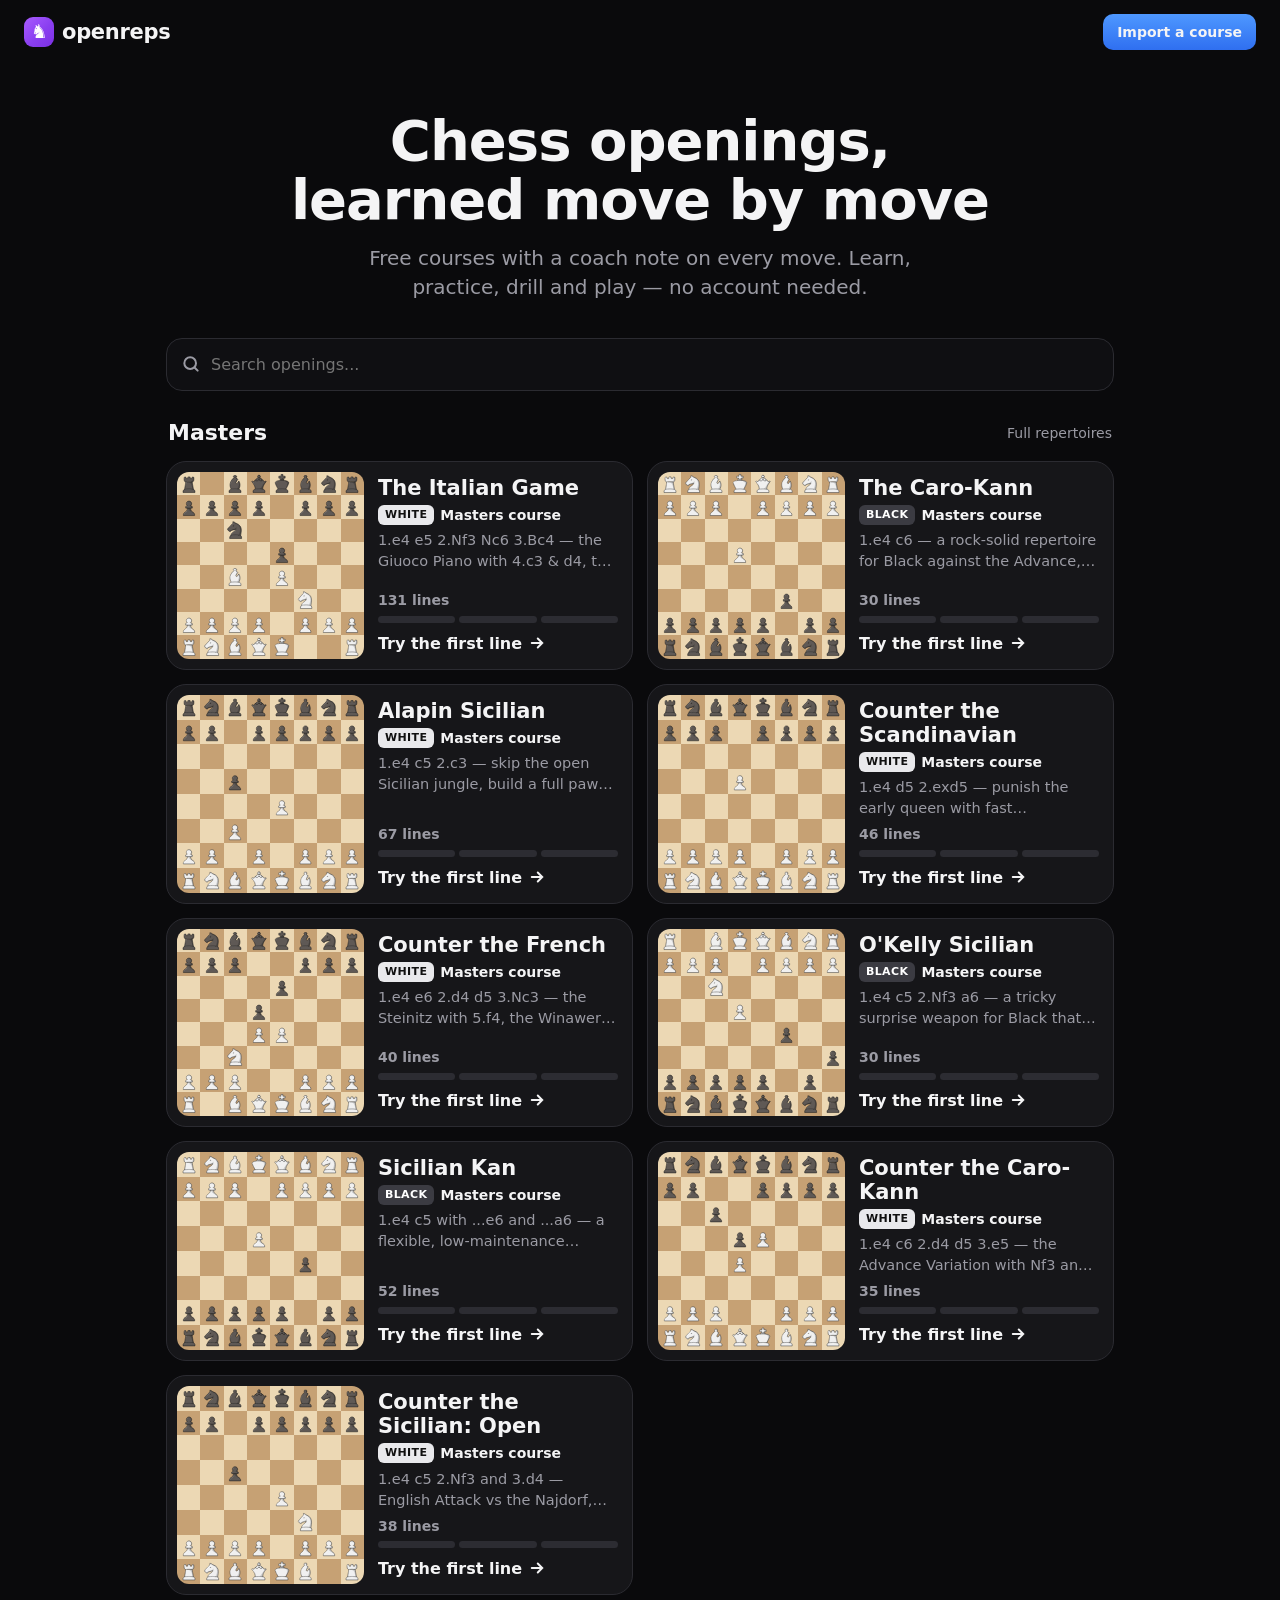
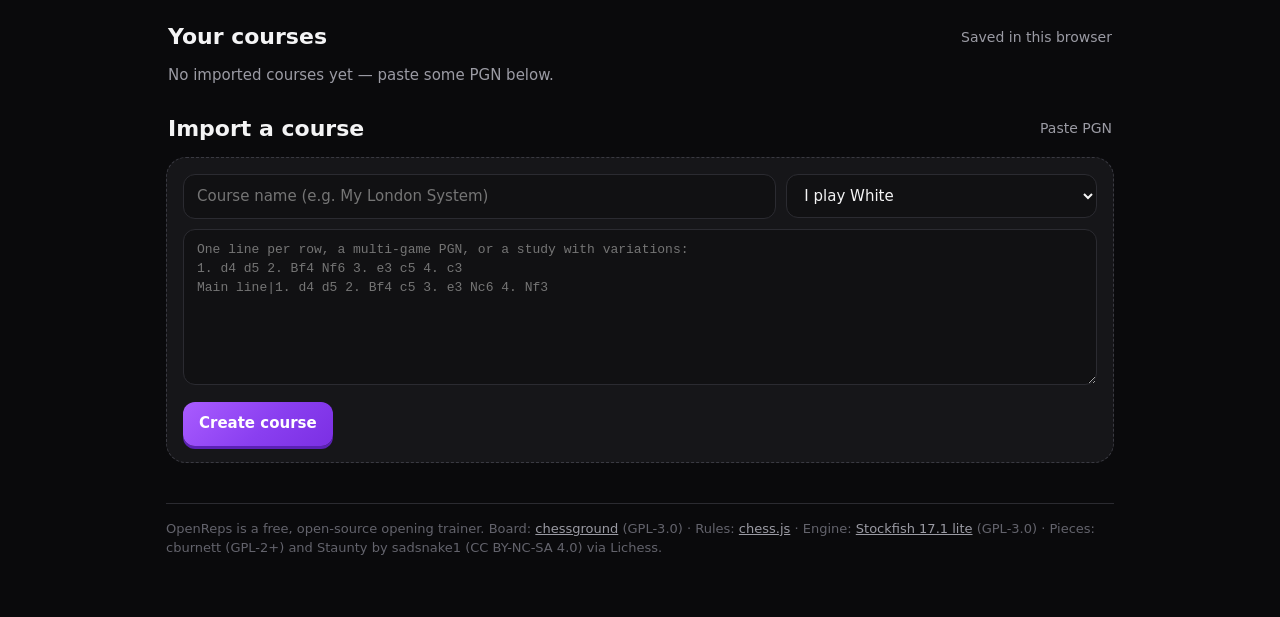
==== commit a4096b3c: "Eval bar: upgrade to Stockfish 17.1 lite NNUE and drop stale scores The old Stockfish 10 build overr" ====
--- a/index.html
+++ b/index.html
@@ -48,7 +48,7 @@
     </div>
 
     <div class="footer">
-      OpenReps is a free, open-source opening trainer. Board: <a href="https://github.com/lichess-org/chessground">chessground</a> (GPL-3.0) · Rules: <a href="https://github.com/jhlywa/chess.js">chess.js</a> · Engine: <a href="https://github.com/nmrugg/stockfish.js">Stockfish.js</a> (GPL-3.0) · Pieces: cburnett (GPL-2+) and Staunty by sadsnake1 (CC BY-NC-SA 4.0) via Lichess.
+      OpenReps is a free, open-source opening trainer. Board: <a href="https://github.com/lichess-org/chessground">chessground</a> (GPL-3.0) · Rules: <a href="https://github.com/jhlywa/chess.js">chess.js</a> · Engine: <a href="https://github.com/nmrugg/stockfish.js">Stockfish 17.1 lite</a> (GPL-3.0) · Pieces: cburnett (GPL-2+) and Staunty by sadsnake1 (CC BY-NC-SA 4.0) via Lichess.
     </div>
   </main>
   <script type="module" src="js/home.js"></script>
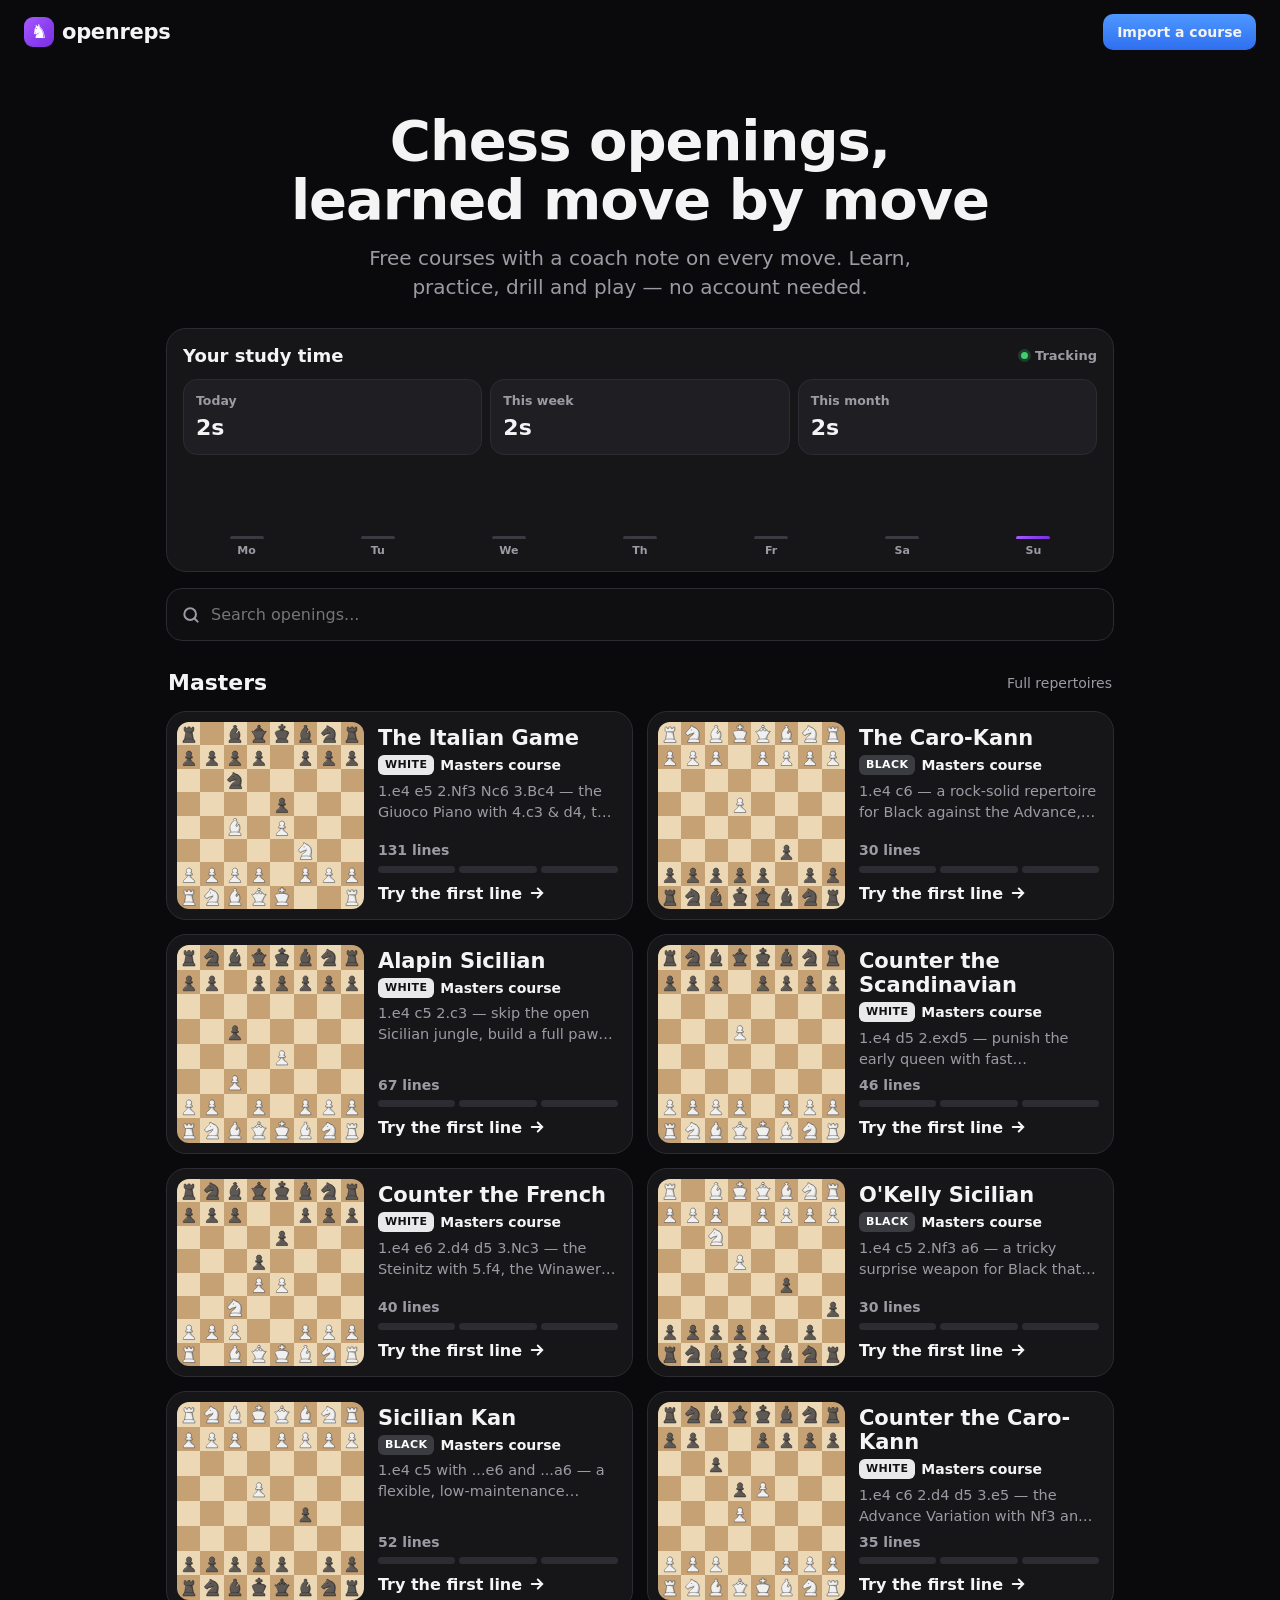
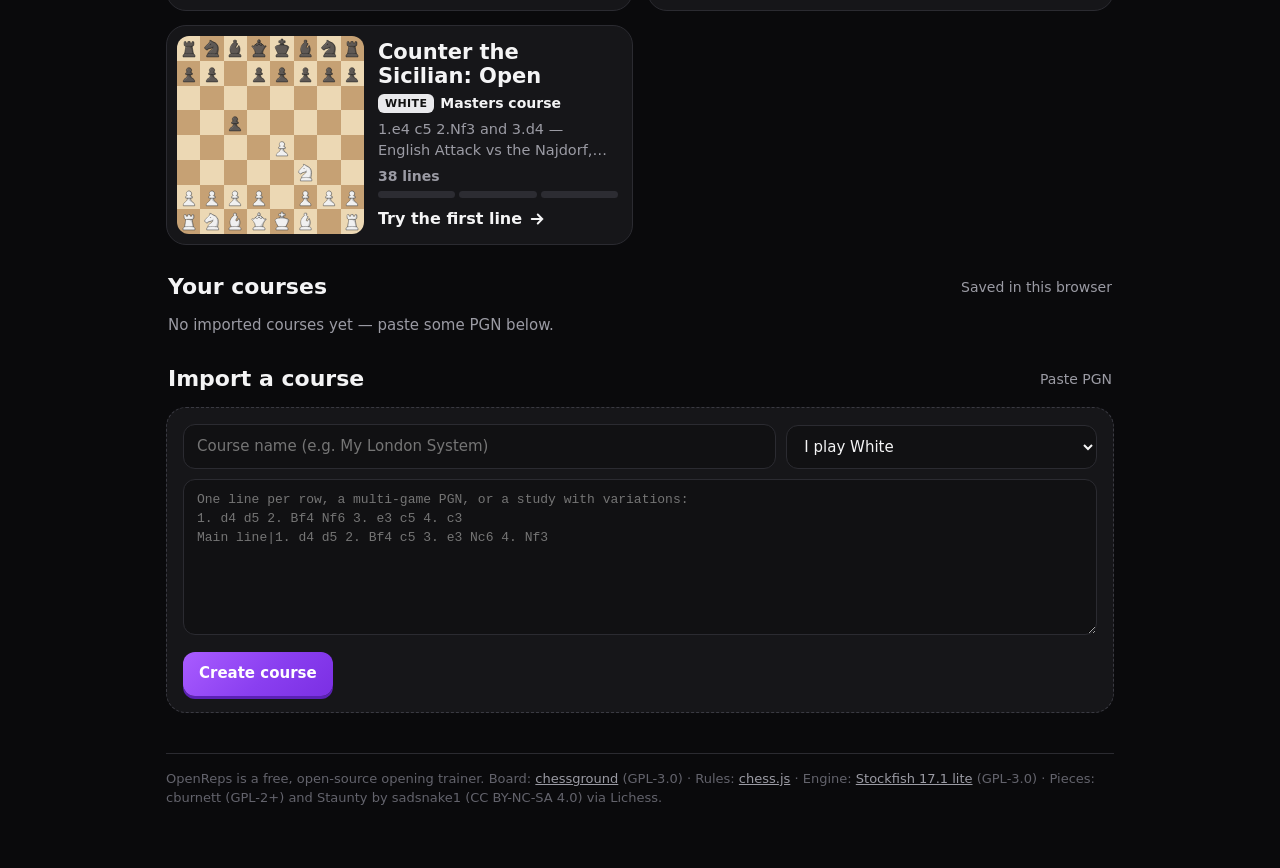
==== commit 149bd49a: "Add study-time tracker: daily, weekly and monthly totals Counts only while the site is visible, focu" ====
--- a/index.html
+++ b/index.html
@@ -19,6 +19,11 @@
     <section class="hero">
       <h1>Chess openings,<br>learned move by move</h1>
       <p>Free courses with a coach note on every move. Learn, practice, drill and play — no account needed.</p>
+    </section>
+
+    <section class="time-card" id="time-card">
+      <div class="time-card-h"><b>Your study time</b><span class="time-state" id="time-state"><span class="dot"></span>Tracking</span></div>
+      <div id="time-box"></div>
     </section>
 
     <div class="search-row">
--- a/css/style.css
+++ b/css/style.css
@@ -317,3 +317,25 @@
   .ccard p { -webkit-line-clamp: 2; font-size: 14px; }
   .site-head { padding: 12px 16px; }
 }
+
+/* ---------- study timer ---------- */
+.time-pill { display: flex; align-items: center; gap: 6px; background: var(--panel-3); border-radius: 99px; padding: 5px 10px; font-weight: 800; font-size: 13px; font-variant-numeric: tabular-nums; color: #e7e7ea; flex: none; }
+.time-pill .dot, .time-state .dot { width: 7px; height: 7px; border-radius: 50%; background: var(--good); box-shadow: 0 0 0 3px #3ecf6e33; animation: pulse 1.6s infinite; }
+.time-pill.paused .dot, .time-state.paused .dot { background: var(--dim); box-shadow: none; animation: none; }
+.time-pill.paused { color: var(--muted); }
+@keyframes pulse { 50% { box-shadow: 0 0 0 5px #3ecf6e11; } }
+.tstats { display: grid; grid-template-columns: repeat(3, 1fr); gap: 8px; }
+.ttile { background: var(--panel-2); border: 1px solid var(--line); border-radius: 14px; padding: 12px 12px 10px; }
+.ttile small { display: block; color: var(--muted); font-weight: 700; font-size: 12.5px; }
+.ttile b { display: block; font-size: 22px; font-weight: 900; font-variant-numeric: tabular-nums; margin-top: 2px; }
+.tbars { display: flex; gap: 8px; align-items: flex-end; height: 92px; margin-top: 12px; padding: 0 2px; }
+.tbar { flex: 1; height: 100%; display: flex; flex-direction: column; justify-content: flex-end; align-items: center; gap: 4px; }
+.tbar i { width: 100%; max-width: 34px; border-radius: 6px 6px 3px 3px; background: #3a3a42; display: block; }
+.tbar.today i { background: var(--accent-grad); }
+.tbar span { font-size: 11px; color: var(--muted); font-weight: 700; }
+.time-card { background: var(--panel); border: 1px solid var(--line); border-radius: 20px; padding: 14px 16px 12px; margin: 0 0 16px; }
+.time-card-h { display: flex; justify-content: space-between; align-items: center; margin-bottom: 10px; }
+.time-card-h b { font-size: 18px; font-weight: 900; }
+.time-state { display: flex; align-items: center; gap: 7px; color: var(--muted); font-weight: 700; font-size: 13px; }
+@media (max-width: 899px) { .time-pill { padding: 4px 9px; font-size: 13px; } .course-name { font-size: 16px !important; } }
+@media (max-width: 400px) { .ttile b { font-size: 18px; } .ttile { padding: 10px 9px 8px; } }
